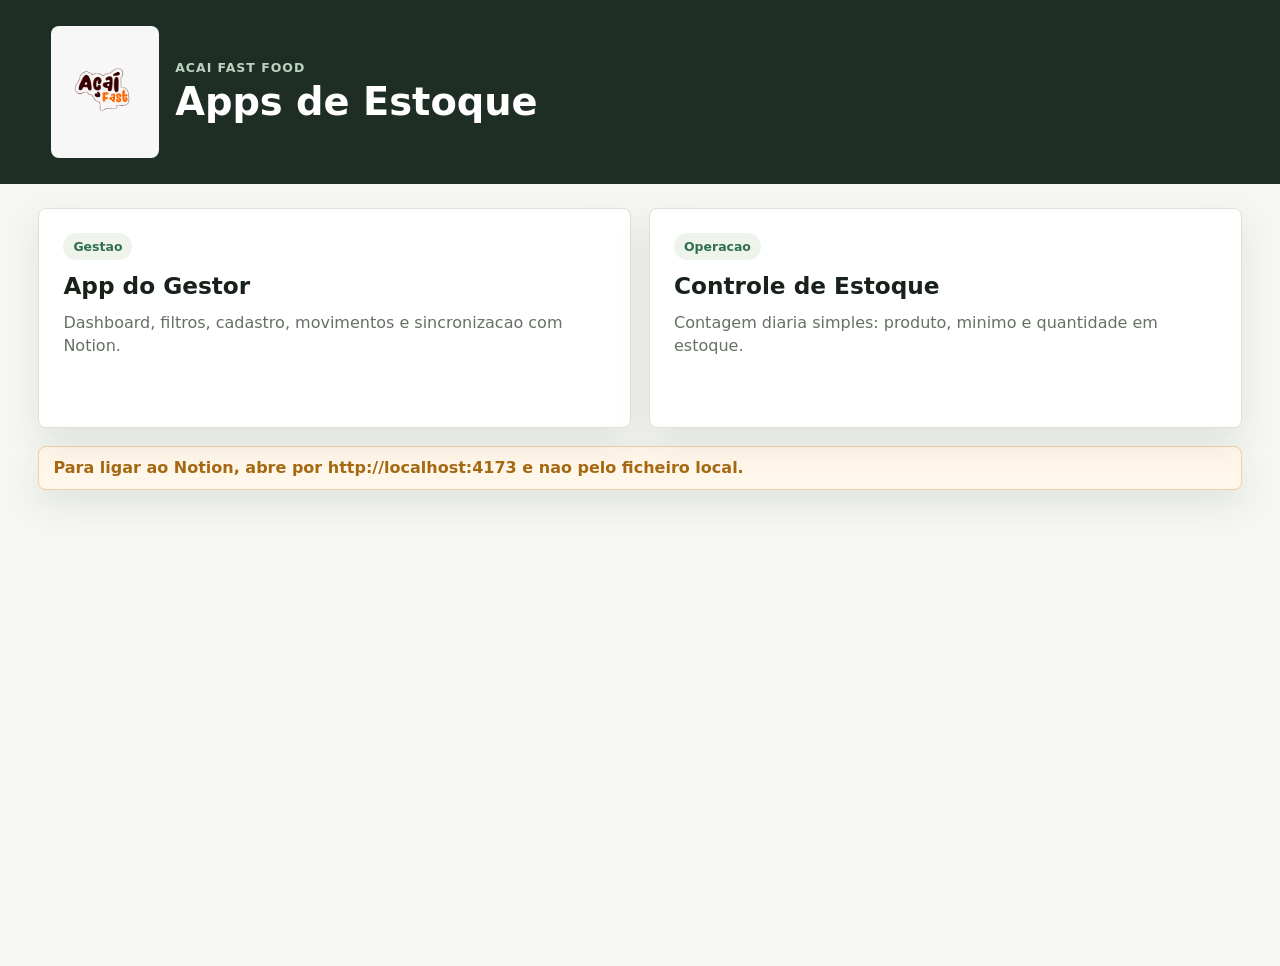
==== index.html @ bc78328d "Initial inventory app" ====
<!doctype html>
<html lang="pt-PT">
  <head>
    <meta charset="UTF-8" />
    <meta name="viewport" content="width=device-width, initial-scale=1.0" />
    <title>Acai Fast Food | Apps</title>
    <meta name="theme-color" content="#1f2e25" />
    <link rel="icon" href="icon.svg" type="image/svg+xml" />
    <link rel="stylesheet" href="styles.css" />
  </head>
  <body>
    <header class="app-header">
      <div class="brand-lockup">
        <img class="app-logo" src="logo-acai.png" alt="Acai Fast Food" />
        <div>
          <p class="eyebrow">Acai Fast Food</p>
          <h1>Apps de Estoque</h1>
        </div>
      </div>
    </header>

    <main class="app-shell portal-shell">
      <section class="portal-grid">
        <a class="portal-card" href="gestor.html">
          <span class="portal-label">Gestao</span>
          <strong>App do Gestor</strong>
          <span>Dashboard, filtros, cadastro, movimentos e sincronizacao com Notion.</span>
        </a>

        <a class="portal-card" href="funcionario.html">
          <span class="portal-label">Operacao</span>
          <strong>Controle de Estoque</strong>
          <span>Contagem diaria simples: produto, minimo e quantidade em estoque.</span>
        </a>
      </section>

      <div class="sync-banner warning">
        <span>Para ligar ao Notion, abre por http://localhost:4173 e nao pelo ficheiro local.</span>
      </div>
    </main>
  </body>
</html>
---- styles.css ----
:root {
  color-scheme: light;
  --bg: #f6f7f3;
  --surface: #ffffff;
  --surface-2: #eef3ec;
  --ink: #18221b;
  --muted: #667064;
  --line: #dce2d8;
  --brand: #2f6f4f;
  --brand-dark: #1f4d37;
  --warn: #a56913;
  --danger: #b13b32;
  --ok: #2f6f4f;
  --shadow: 0 14px 35px rgba(29, 48, 36, 0.1);
  font-family: Inter, ui-sans-serif, system-ui, -apple-system, BlinkMacSystemFont, "Segoe UI", sans-serif;
}

* {
  box-sizing: border-box;
}

[hidden] {
  display: none !important;
}

body {
  margin: 0;
  min-height: 100vh;
  background: var(--bg);
  color: var(--ink);
}

button,
input,
select,
textarea {
  font: inherit;
}

.app-header {
  display: flex;
  align-items: center;
  justify-content: space-between;
  gap: 24px;
  padding: 26px clamp(18px, 4vw, 54px);
  background: #1f2e25;
  color: #fff;
}

.brand-lockup {
  display: flex;
  align-items: center;
  gap: 16px;
  min-width: 0;
}

.app-logo {
  width: clamp(72px, 10vw, 108px);
  height: auto;
  flex: 0 0 auto;
  border-radius: 8px;
  background: rgba(255, 255, 255, 0.96);
  padding: 7px;
}

.eyebrow {
  margin: 0 0 4px;
  color: #bcd2c3;
  font-size: 0.78rem;
  font-weight: 700;
  letter-spacing: 0.08em;
  text-transform: uppercase;
}

h1,
h2,
h3,
p {
  margin-top: 0;
}

h1 {
  margin-bottom: 0;
  font-size: clamp(1.7rem, 3vw, 2.55rem);
  letter-spacing: 0;
}

h2 {
  margin-bottom: 0;
  font-size: 1.05rem;
}

.header-actions,
.row-actions,
.dialog-actions {
  display: flex;
  align-items: center;
  gap: 10px;
  flex-wrap: wrap;
}

.app-shell {
  width: min(1440px, 100%);
  margin: 0 auto;
  padding: 24px clamp(14px, 3vw, 42px) 42px;
}

.manager-layout {
  display: grid;
  grid-template-columns: 230px minmax(0, 1fr);
  gap: 18px;
  align-items: start;
}

.manager-sidebar {
  position: sticky;
  top: 16px;
  display: grid;
  gap: 8px;
  border: 1px solid var(--line);
  border-radius: 8px;
  background: var(--surface);
  padding: 10px;
  box-shadow: var(--shadow);
}

.sidebar-button {
  width: 100%;
  min-height: 42px;
  border: 0;
  border-radius: 7px;
  background: transparent;
  color: var(--muted);
  cursor: pointer;
  font-weight: 900;
  padding: 10px 12px;
  text-align: left;
}

.sidebar-button:hover,
.sidebar-button.active {
  background: var(--brand);
  color: #fff;
}

.manager-content {
  min-width: 0;
}

.view-heading {
  display: flex;
  align-items: center;
  justify-content: space-between;
  gap: 12px;
  margin-bottom: 16px;
  border: 1px solid var(--line);
  border-radius: 8px;
  background: var(--surface);
  padding: 18px;
  box-shadow: var(--shadow);
}

.portal-shell {
  min-height: calc(100vh - 118px);
}

.portal-grid {
  display: grid;
  grid-template-columns: repeat(2, minmax(0, 1fr));
  gap: 18px;
  margin-bottom: 18px;
}

.portal-card {
  display: grid;
  min-height: 220px;
  align-content: start;
  gap: 12px;
  border: 1px solid var(--line);
  border-radius: 8px;
  background: var(--surface);
  color: var(--ink);
  padding: 24px;
  text-decoration: none;
  box-shadow: var(--shadow);
}

.portal-card:hover {
  border-color: #bdd9c8;
  transform: translateY(-1px);
}

.portal-card strong {
  font-size: 1.45rem;
}

.portal-card span:last-child {
  color: var(--muted);
  line-height: 1.45;
}

.portal-label {
  width: max-content;
  border-radius: 999px;
  background: var(--surface-2);
  color: var(--brand);
  padding: 6px 10px;
  font-size: 0.78rem;
  font-weight: 900;
}

.mode-switch {
  display: inline-flex;
  gap: 4px;
  margin-bottom: 18px;
  border: 1px solid var(--line);
  border-radius: 8px;
  background: var(--surface);
  padding: 4px;
  box-shadow: var(--shadow);
}

.mode-button {
  min-height: 38px;
  border: 0;
  border-radius: 6px;
  background: transparent;
  color: var(--muted);
  cursor: pointer;
  font-weight: 800;
  padding: 8px 14px;
}

.mode-button.active {
  background: var(--brand);
  color: #fff;
}

.summary-grid {
  display: grid;
  grid-template-columns: repeat(4, minmax(0, 1fr));
  gap: 14px;
}

.sync-banner {
  display: flex;
  align-items: center;
  min-height: 44px;
  margin-bottom: 18px;
  border: 1px solid var(--line);
  border-radius: 8px;
  background: var(--surface);
  color: var(--muted);
  padding: 10px 14px;
  font-weight: 700;
  box-shadow: var(--shadow);
}

.sync-banner.success {
  border-color: #bdd9c8;
  background: #eef8f2;
  color: var(--ok);
}

.sync-banner.warning {
  border-color: #ecd1a5;
  background: #fff7ea;
  color: var(--warn);
}

.sync-banner.error {
  border-color: #edbbb6;
  background: #fff0ef;
  color: var(--danger);
}

.whatsapp-share {
  display: flex;
  align-items: center;
  justify-content: space-between;
  gap: 14px;
  margin-bottom: 18px;
  border: 1px solid #bdd9c8;
  border-radius: 8px;
  background: #eef8f2;
  color: var(--text);
  padding: 12px 14px;
  box-shadow: var(--shadow);
}

.whatsapp-share div:first-child {
  display: grid;
  gap: 3px;
}

.whatsapp-share span {
  color: var(--muted);
  font-size: 0.9rem;
  font-weight: 700;
}

.whatsapp-button {
  background: #168f55;
  color: #fff;
  border-color: #168f55;
}

.metric,
.panel {
  background: var(--surface);
  border: 1px solid var(--line);
  border-radius: 8px;
  box-shadow: var(--shadow);
}

.metric {
  min-height: 102px;
  padding: 18px;
}

.metric-label {
  display: block;
  margin-bottom: 14px;
  color: var(--muted);
  font-size: 0.86rem;
  font-weight: 700;
}

.metric strong {
  font-size: 1.9rem;
}

.metric.warning strong {
  color: var(--warn);
}

.metric.danger strong {
  color: var(--danger);
}

.workspace {
  display: grid;
  grid-template-columns: minmax(300px, 380px) minmax(0, 1fr);
  gap: 18px;
  align-items: start;
}

.panel {
  padding: 18px;
}

.panel-heading {
  display: flex;
  align-items: center;
  justify-content: space-between;
  gap: 12px;
  margin-bottom: 16px;
}

form,
.toolbar {
  display: grid;
  gap: 14px;
}

label {
  display: grid;
  gap: 7px;
  color: var(--muted);
  font-size: 0.82rem;
  font-weight: 700;
}

input,
select,
textarea {
  width: 100%;
  min-height: 42px;
  border: 1px solid var(--line);
  border-radius: 7px;
  background: #fff;
  color: var(--ink);
  padding: 10px 11px;
}

textarea {
  resize: vertical;
}

input:focus,
select:focus,
textarea:focus {
  border-color: var(--brand);
  outline: 3px solid rgba(47, 111, 79, 0.16);
}

.field-row,
.toolbar {
  grid-template-columns: repeat(2, minmax(0, 1fr));
}

.toolbar {
  grid-template-columns: minmax(220px, 1fr) 180px 170px auto;
  align-items: end;
  margin-bottom: 14px;
}

.button,
.icon-button {
  border: 0;
  border-radius: 7px;
  cursor: pointer;
  font-weight: 800;
}

.link-button {
  display: inline-flex;
  align-items: center;
  text-decoration: none;
}

.button {
  min-height: 42px;
  padding: 10px 14px;
}

.button.primary {
  background: var(--brand);
  color: #fff;
}

.button.primary:hover {
  background: var(--brand-dark);
}

.button.ghost,
.icon-button {
  background: var(--surface-2);
  color: var(--ink);
}

.button.ghost:hover,
.icon-button:hover {
  background: #dfe9dd;
}

.icon-button {
  min-width: 38px;
  height: 38px;
  padding: 0 10px;
}

.icon-button.danger {
  color: var(--danger);
}

.file-button {
  display: inline-flex;
  align-items: center;
}

#importFile {
  display: none;
}

.table-wrap {
  overflow-x: auto;
}

table {
  width: 100%;
  border-collapse: collapse;
  min-width: 780px;
}

th,
td {
  border-bottom: 1px solid var(--line);
  padding: 13px 10px;
  text-align: left;
  vertical-align: middle;
}

th {
  color: var(--muted);
  font-size: 0.78rem;
  text-transform: uppercase;
}

td strong,
td span {
  display: block;
}

td span {
  color: var(--muted);
  font-size: 0.84rem;
}

.status-pill {
  display: inline-flex;
  width: max-content;
  max-width: 150px;
  min-height: 28px;
  align-items: center;
  border-radius: 999px;
  padding: 5px 9px;
  font-size: 0.78rem;
  font-weight: 800;
}

.status-ok {
  background: #e2f1e8;
  color: var(--ok);
}

.status-low {
  background: #fff1dc;
  color: var(--warn);
}

.status-expiring,
.status-expired {
  background: #ffe3e0;
  color: var(--danger);
}

.empty-state {
  padding: 42px 20px;
  text-align: center;
}

.empty-state p {
  color: var(--muted);
}

.movement-panel {
  margin-top: 18px;
}

.user-panel {
  margin-bottom: 18px;
}

.user-form {
  display: grid;
  grid-template-columns: minmax(160px, 1fr) minmax(140px, 0.8fr) 150px minmax(170px, 0.8fr) 140px auto;
  gap: 12px;
  align-items: end;
  margin-bottom: 12px;
}

.check-field {
  align-items: center;
  display: flex;
  gap: 8px;
  min-height: 42px;
}

.check-field input {
  width: 18px;
  min-height: 18px;
}

.user-feedback {
  min-height: 22px;
  margin-bottom: 10px;
  color: var(--muted);
  font-size: 0.9rem;
  font-weight: 800;
}

.user-list {
  display: grid;
  gap: 12px;
}

.user-sector {
  overflow: hidden;
  border: 1px solid var(--line);
  border-radius: 8px;
  background: #fff;
}

.user-sector h3 {
  margin: 0;
  border-bottom: 1px solid var(--line);
  background: #eef3ec;
  padding: 13px 14px;
  font-size: 1rem;
}

.user-row {
  display: grid;
  grid-template-columns: minmax(180px, 1fr) minmax(120px, 0.6fr) 110px auto;
  gap: 12px;
  align-items: center;
  border-bottom: 1px solid var(--line);
  background: #fbfcfa;
  padding: 12px;
}

.user-row:last-child {
  border-bottom: 0;
}

.user-row.paused {
  opacity: 0.65;
}

.user-row strong,
.user-row span {
  display: block;
}

.user-row span {
  color: var(--muted);
  font-size: 0.84rem;
}

.count-record-panel {
  margin-top: 18px;
}

.count-record-list {
  display: grid;
  gap: 10px;
}

.count-record {
  display: grid;
  gap: 12px;
  border: 1px solid var(--line);
  border-radius: 8px;
  background: #fbfcfa;
  padding: 12px;
}

.count-record-head {
  display: flex;
  align-items: flex-start;
  justify-content: space-between;
  gap: 12px;
}

.count-record strong,
.count-record span {
  display: block;
}

.count-record span {
  color: var(--muted);
  font-size: 0.84rem;
  line-height: 1.45;
}

.count-record-products {
  display: grid;
  gap: 8px;
}

.count-record-items {
  display: grid;
  grid-template-columns: repeat(2, minmax(0, 1fr));
  gap: 8px;
}

.count-record-item {
  display: grid;
  grid-template-columns: 22px minmax(0, 1fr);
  gap: 8px;
  align-items: start;
  border: 1px solid var(--line);
  border-radius: 8px;
  background: #fff;
  color: var(--ink);
  padding: 10px;
}

.count-record-item.requested {
  border-color: #bdd9c8;
  background: #eef8f2;
}

.count-record-item input {
  width: 18px;
  min-height: 18px;
}

.count-record-item small {
  color: var(--muted);
  font-size: 0.82rem;
}

.purchase-panel {
  margin-bottom: 18px;
}

.panel-subtitle {
  margin: 5px 0 0;
  color: var(--muted);
  font-size: 0.86rem;
  font-weight: 700;
}

.purchase-summary {
  display: flex;
  align-items: center;
  justify-content: space-between;
  gap: 12px;
  margin-bottom: 12px;
  color: var(--muted);
  font-size: 0.9rem;
  font-weight: 800;
}

.purchase-summary strong {
  color: var(--ink);
}

.purchase-list {
  display: grid;
  gap: 12px;
}

.purchase-output {
  min-height: 150px;
  margin-bottom: 12px;
  font-family: ui-monospace, SFMono-Regular, Menlo, Monaco, Consolas, "Liberation Mono", monospace;
  white-space: pre-wrap;
}

.purchase-group {
  overflow: hidden;
  border: 1px solid var(--line);
  border-radius: 8px;
  background: #fff;
}

.purchase-heading {
  display: flex;
  align-items: center;
  justify-content: space-between;
  gap: 12px;
  border-bottom: 1px solid var(--line);
  background: #eef3ec;
  padding: 13px 14px;
}

.purchase-heading h3 {
  margin-bottom: 4px;
  font-size: 1rem;
}

.purchase-heading span {
  color: var(--muted);
  font-size: 0.84rem;
  font-weight: 800;
}

.purchase-items {
  display: grid;
}

.purchase-row {
  display: grid;
  grid-template-columns: 28px minmax(220px, 1fr) minmax(105px, 130px) minmax(115px, 145px) minmax(125px, 155px);
  gap: 12px;
  align-items: center;
  border-bottom: 1px solid var(--line);
  background: #fbfcfa;
  padding: 12px;
  color: var(--ink);
}

.purchase-row:last-child {
  border-bottom: 0;
}

.purchase-row input {
  width: 18px;
  min-height: 18px;
}

.purchase-product strong,
.purchase-product span,
.purchase-numbers span,
.purchase-numbers strong {
  display: block;
}

.purchase-product span,
.purchase-numbers span {
  color: var(--muted);
  font-size: 0.82rem;
}

.purchase-numbers strong {
  font-size: 0.96rem;
}

.movement-list {
  display: grid;
  gap: 10px;
}

.movement {
  display: grid;
  grid-template-columns: 92px minmax(0, 1fr) auto;
  gap: 12px;
  align-items: center;
  padding: 12px;
  border: 1px solid var(--line);
  border-radius: 8px;
  background: #fbfcfa;
}

.movement-type {
  border-radius: 999px;
  padding: 5px 9px;
  text-align: center;
  font-size: 0.78rem;
  font-weight: 800;
}

.movement-type.in {
  background: #e2f1e8;
  color: var(--ok);
}

.movement-type.out {
  background: #ffe3e0;
  color: var(--danger);
}

.movement-type.count {
  background: #e9edf8;
  color: #3f558f;
}

.movement strong {
  display: block;
}

.movement small {
  color: var(--muted);
}

dialog {
  width: min(430px, calc(100vw - 30px));
  border: 1px solid var(--line);
  border-radius: 8px;
  box-shadow: 0 25px 80px rgba(0, 0, 0, 0.25);
}

dialog::backdrop {
  background: rgba(15, 23, 18, 0.55);
}

.staff-panel {
  display: grid;
  gap: 16px;
}

.login-panel {
  width: min(520px, 100%);
  margin: 0 auto;
}

.login-form {
  display: grid;
  gap: 14px;
}

.login-status {
  margin: 0;
  color: var(--muted);
  font-size: 0.9rem;
  font-weight: 800;
}

.staff-toolbar {
  display: grid;
  grid-template-columns: 160px 190px minmax(220px, 1fr) auto;
  gap: 14px;
  align-items: end;
}

.list-count {
  margin: 0;
  color: var(--muted);
  font-size: 0.9rem;
  font-weight: 800;
}

.count-list {
  display: grid;
  gap: 14px;
}

.supplier-group {
  overflow: hidden;
  border: 1px solid var(--line);
  border-radius: 8px;
  background: #fff;
}

.supplier-heading {
  display: flex;
  align-items: center;
  justify-content: space-between;
  gap: 12px;
  border-bottom: 1px solid var(--line);
  background: #eef3ec;
  padding: 13px 14px;
}

.supplier-heading h3 {
  margin-bottom: 4px;
  font-size: 1rem;
}

.supplier-heading span {
  color: var(--muted);
  font-size: 0.84rem;
  font-weight: 800;
}

.order-pill {
  display: inline-flex;
  max-width: 280px;
  min-height: 30px;
  align-items: center;
  border-radius: 999px;
  background: #fff;
  color: var(--brand);
  padding: 6px 10px;
  font-size: 0.78rem;
  text-align: right;
}

.supplier-items {
  display: grid;
  gap: 0;
}

.count-row {
  display: grid;
  grid-template-columns: minmax(220px, 1fr) 92px minmax(190px, 240px) 180px;
  gap: 14px;
  align-items: center;
  border-bottom: 1px solid var(--line);
  background: #fbfcfa;
  padding: 12px;
}

.count-row:last-child {
  border-bottom: 0;
}

.count-row.low-stock-row {
  background: #fff8ed;
}

.count-product strong,
.count-product span,
.count-unit span,
.count-unit strong,
.count-minimum-stack,
.count-minimum span,
.count-minimum strong {
  display: block;
}

.count-minimum-stack {
  display: grid;
  grid-template-columns: repeat(auto-fit, minmax(90px, 1fr));
  gap: 10px;
}

.count-minimum-stack.empty {
  min-height: 1px;
}

.count-product span,
.count-unit span,
.count-minimum span {
  color: var(--muted);
  font-size: 0.84rem;
}

.count-unit strong {
  font-size: 1rem;
}

.count-minimum strong {
  font-size: 1rem;
}

@media (max-width: 980px) {
  .summary-grid,
  .workspace {
    grid-template-columns: repeat(2, minmax(0, 1fr));
  }

  .manager-layout {
    grid-template-columns: 1fr;
  }

  .manager-sidebar {
    position: static;
    grid-template-columns: repeat(3, minmax(0, 1fr));
  }

  .form-panel,
  .inventory-panel {
    grid-column: 1 / -1;
  }
}

@media (max-width: 680px) {
  .app-header {
    align-items: flex-start;
    flex-direction: column;
  }

  .brand-lockup {
    align-items: flex-start;
  }

  .app-logo {
    width: 76px;
  }

  .portal-grid,
  .summary-grid,
  .manager-sidebar,
  .count-row,
  .count-minimum-stack,
  .field-row,
  .user-form,
  .user-row,
  .purchase-row,
  .supplier-heading,
  .purchase-heading,
  .staff-toolbar,
  .toolbar {
    grid-template-columns: 1fr;
  }

  .supplier-heading,
  .purchase-heading,
  .count-record-head,
  .purchase-summary {
    align-items: flex-start;
    flex-direction: column;
  }

  .order-pill {
    max-width: 100%;
    text-align: left;
  }

  .metric {
    min-height: 86px;
  }

  .sidebar-button {
    text-align: center;
  }

  .movement,
  .user-row,
  .count-record-items,
  .count-record {
    grid-template-columns: 1fr;
  }
}
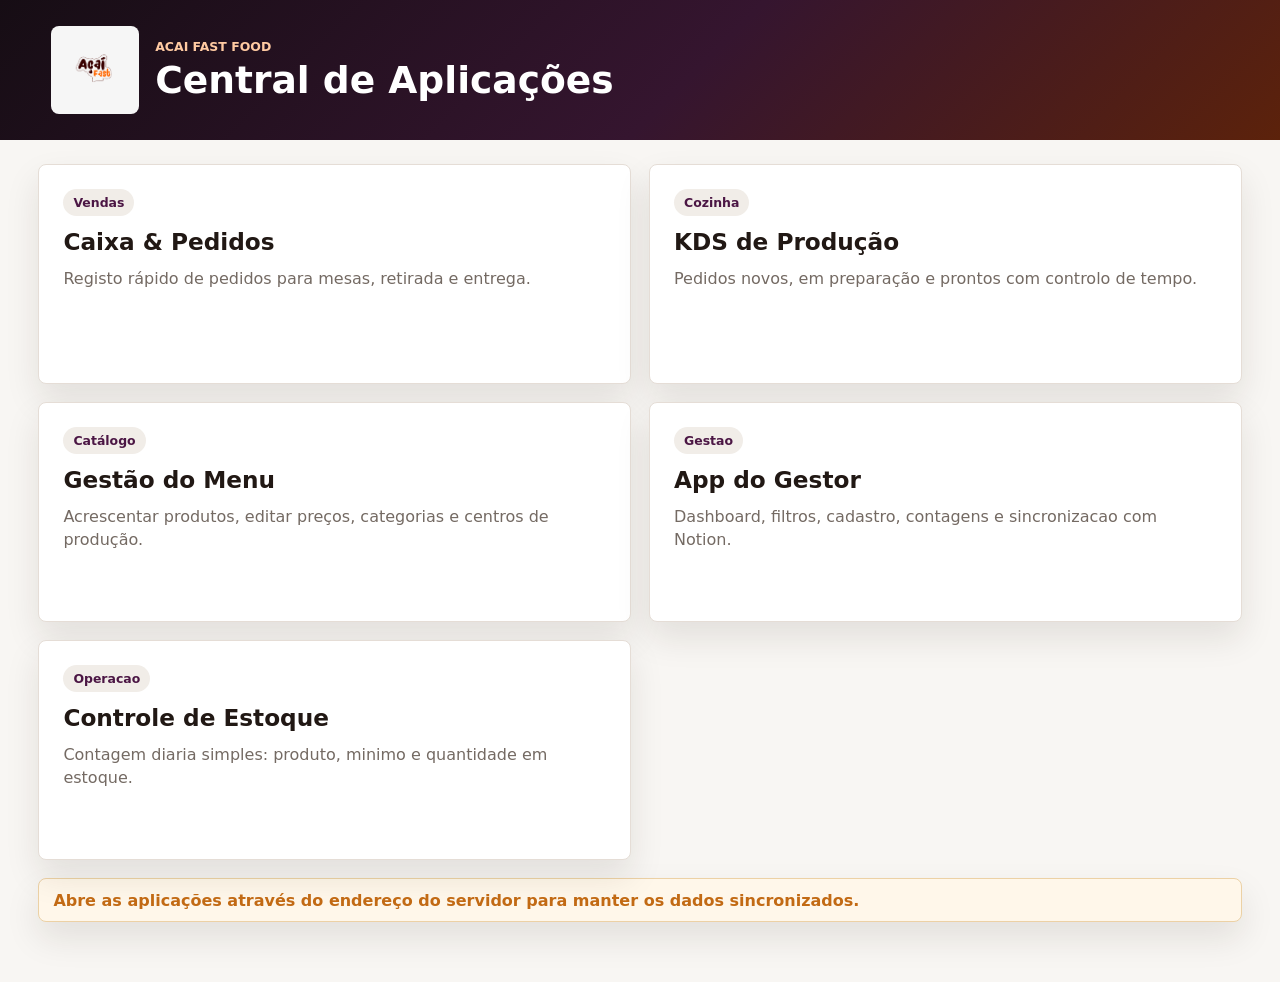
==== commit 8431c1d3: "Deploy latest app updates" ====
--- a/index.html
+++ b/index.html
@@ -14,17 +14,35 @@
         <img class="app-logo" src="logo-acai.png" alt="Acai Fast Food" />
         <div>
           <p class="eyebrow">Acai Fast Food</p>
-          <h1>Apps de Estoque</h1>
+          <h1>Central de Aplicações</h1>
         </div>
       </div>
     </header>
 
     <main class="app-shell portal-shell">
       <section class="portal-grid">
+        <a class="portal-card" href="pedidos.html">
+          <span class="portal-label">Vendas</span>
+          <strong>Caixa & Pedidos</strong>
+          <span>Registo rápido de pedidos para mesas, retirada e entrega.</span>
+        </a>
+
+        <a class="portal-card" href="kds.html">
+          <span class="portal-label">Cozinha</span>
+          <strong>KDS de Produção</strong>
+          <span>Pedidos novos, em preparação e prontos com controlo de tempo.</span>
+        </a>
+
+        <a class="portal-card" href="menu-admin.html">
+          <span class="portal-label">Catálogo</span>
+          <strong>Gestão do Menu</strong>
+          <span>Acrescentar produtos, editar preços, categorias e centros de produção.</span>
+        </a>
+
         <a class="portal-card" href="gestor.html">
           <span class="portal-label">Gestao</span>
           <strong>App do Gestor</strong>
-          <span>Dashboard, filtros, cadastro, movimentos e sincronizacao com Notion.</span>
+          <span>Dashboard, filtros, cadastro, contagens e sincronizacao com Notion.</span>
         </a>
 
         <a class="portal-card" href="funcionario.html">
@@ -35,7 +53,7 @@
       </section>
 
       <div class="sync-banner warning">
-        <span>Para ligar ao Notion, abre por http://localhost:4173 e nao pelo ficheiro local.</span>
+        <span>Abre as aplicações através do endereço do servidor para manter os dados sincronizados.</span>
       </div>
     </main>
   </body>
--- a/styles.css
+++ b/styles.css
@@ -1,17 +1,21 @@
 :root {
   color-scheme: light;
-  --bg: #f6f7f3;
+  --bg: #f8f6f3;
   --surface: #ffffff;
-  --surface-2: #eef3ec;
-  --ink: #18221b;
-  --muted: #667064;
-  --line: #dce2d8;
-  --brand: #2f6f4f;
-  --brand-dark: #1f4d37;
-  --warn: #a56913;
-  --danger: #b13b32;
-  --ok: #2f6f4f;
-  --shadow: 0 14px 35px rgba(29, 48, 36, 0.1);
+  --surface-2: #f1ede8;
+  --ink: #211814;
+  --muted: #746a63;
+  --line: #e5ddd6;
+  --brand: #4b1644;
+  --brand-dark: #25111f;
+  --brand-orange: #ff6a00;
+  --brand-green: #247a4a;
+  --brand-blue: #286cae;
+  --warn: #c26a14;
+  --danger: #c63d34;
+  --ok: #247a4a;
+  --shadow: 0 16px 34px rgba(39, 25, 16, 0.1);
+  --shadow-soft: 0 10px 22px rgba(39, 25, 16, 0.08);
   font-family: Inter, ui-sans-serif, system-ui, -apple-system, BlinkMacSystemFont, "Segoe UI", sans-serif;
 }
 
@@ -30,6 +34,16 @@
   color: var(--ink);
 }
 
+.ui-icon {
+  width: 1.25em;
+  height: 1.25em;
+  fill: none;
+  stroke: currentColor;
+  stroke-linecap: round;
+  stroke-linejoin: round;
+  stroke-width: 2;
+}
+
 button,
 input,
 select,
@@ -43,8 +57,13 @@
   justify-content: space-between;
   gap: 24px;
   padding: 26px clamp(18px, 4vw, 54px);
-  background: #1f2e25;
+  background: linear-gradient(135deg, #160d14 0%, #35152f 54%, #5c220b 100%);
   color: #fff;
+}
+
+.app-header-modern {
+  position: relative;
+  overflow: hidden;
 }
 
 .brand-lockup {
@@ -55,20 +74,21 @@
 }
 
 .app-logo {
-  width: clamp(72px, 10vw, 108px);
-  height: auto;
+  width: clamp(58px, 9vw, 88px);
+  height: clamp(58px, 9vw, 88px);
+  object-fit: contain;
   flex: 0 0 auto;
   border-radius: 8px;
   background: rgba(255, 255, 255, 0.96);
-  padding: 7px;
+  padding: 6px;
 }
 
 .eyebrow {
   margin: 0 0 4px;
-  color: #bcd2c3;
+  color: #ffcaa2;
   font-size: 0.78rem;
   font-weight: 700;
-  letter-spacing: 0.08em;
+  letter-spacing: 0;
   text-transform: uppercase;
 }
 
@@ -81,7 +101,7 @@
 
 h1 {
   margin-bottom: 0;
-  font-size: clamp(1.7rem, 3vw, 2.55rem);
+  font-size: clamp(1.45rem, 3vw, 2.35rem);
   letter-spacing: 0;
 }
 
@@ -99,6 +119,47 @@
   flex-wrap: wrap;
 }
 
+.app-header-tools {
+  column-gap: 14px;
+  justify-content: flex-end;
+}
+
+.app-date-picker {
+  flex: 0 0 168px;
+  width: 168px;
+  margin-right: 4px;
+  color: #ffd8bb;
+  font-size: 0.76rem;
+}
+
+.app-date-picker input {
+  min-height: 38px;
+  border-color: rgba(255, 255, 255, 0.22);
+  background: rgba(255, 255, 255, 0.12);
+  color: #fff;
+  padding: 8px 32px 8px 9px;
+}
+
+.app-date-picker input::-webkit-calendar-picker-indicator {
+  width: 16px;
+  height: 16px;
+  margin-left: 2px;
+  opacity: 0.88;
+  filter: invert(1);
+}
+
+.notification-button {
+  display: inline-flex;
+  width: 44px;
+  height: 44px;
+  align-items: center;
+  justify-content: center;
+  border: 1px solid rgba(255, 255, 255, 0.22);
+  border-radius: 8px;
+  background: rgba(255, 255, 255, 0.12);
+  color: #fff;
+}
+
 .app-shell {
   width: min(1440px, 100%);
   margin: 0 auto;
@@ -122,6 +183,52 @@
   background: var(--surface);
   padding: 10px;
   box-shadow: var(--shadow);
+}
+
+.bottom-navigation {
+  position: fixed;
+  right: 12px;
+  bottom: 12px;
+  left: 12px;
+  z-index: 20;
+  display: none;
+  grid-template-columns: repeat(5, minmax(0, 1fr));
+  gap: 4px;
+  border: 1px solid rgba(75, 22, 68, 0.16);
+  border-radius: 8px;
+  background: rgba(255, 255, 255, 0.96);
+  padding: 7px;
+  box-shadow: 0 18px 38px rgba(29, 19, 14, 0.22);
+}
+
+.bottom-nav-item {
+  display: grid;
+  min-height: 58px;
+  justify-items: center;
+  align-content: center;
+  gap: 4px;
+  border: 0;
+  border-radius: 8px;
+  background: transparent;
+  color: var(--muted);
+  cursor: pointer;
+  font-size: 0.72rem;
+  font-weight: 900;
+}
+
+.bottom-nav-item .ui-icon {
+  width: 22px;
+  height: 22px;
+}
+
+.bottom-nav-item.active {
+  background: #f2e7f4;
+  color: var(--brand);
+}
+
+.bottom-nav-item.active .ui-icon {
+  fill: currentColor;
+  stroke-width: 1.8;
 }
 
 .sidebar-button {
@@ -145,6 +252,314 @@
 
 .manager-content {
   min-width: 0;
+}
+
+.sidebar-brand {
+  display: none;
+}
+
+.dashboard-toolbar {
+  display: grid;
+  grid-template-columns: minmax(150px, 0.8fr) minmax(150px, 0.8fr) minmax(220px, 1fr) auto;
+  gap: 12px;
+  align-items: stretch;
+  border: 1px solid var(--line);
+  border-radius: 8px;
+  background: var(--surface);
+  padding: 12px;
+  box-shadow: var(--shadow-soft);
+}
+
+.dashboard-filter-field {
+  display: grid;
+  min-height: 56px;
+  align-content: center;
+  gap: 4px;
+  border: 1px solid #ece5df;
+  border-radius: 8px;
+  background: #fbfaf8;
+  padding: 10px 12px;
+}
+
+.dashboard-filter-field span {
+  color: var(--muted);
+  font-size: 0.74rem;
+  font-weight: 900;
+  text-transform: uppercase;
+}
+
+.dashboard-filter-field strong {
+  overflow: hidden;
+  color: var(--ink);
+  font-size: 0.92rem;
+  text-overflow: ellipsis;
+  white-space: nowrap;
+}
+
+.dashboard-toolbar-actions {
+  display: flex;
+  align-items: center;
+  justify-content: flex-end;
+  gap: 10px;
+}
+
+@media (min-width: 681px) {
+  .manager-app {
+    --bg: #f4f5f7;
+    background: var(--bg);
+  }
+
+  .manager-app .app-header {
+    position: sticky;
+    top: 0;
+    z-index: 18;
+    min-height: 72px;
+    border-bottom: 1px solid #e8eaef;
+    background: rgba(255, 255, 255, 0.96);
+    color: var(--ink);
+    padding: 10px 22px;
+    box-shadow: 0 8px 20px rgba(38, 31, 28, 0.05);
+  }
+
+  .manager-app .app-header .app-logo {
+    display: none;
+  }
+
+  .manager-app .app-header .eyebrow {
+    color: var(--brand-orange);
+    font-size: 0.7rem;
+  }
+
+  .manager-app .app-header h1 {
+    color: var(--ink);
+    font-size: 1.05rem;
+    font-weight: 950;
+  }
+
+  .manager-app .app-date-picker {
+    color: var(--muted);
+  }
+
+  .manager-app .app-date-picker input,
+  .manager-app .app-header .button.ghost,
+  .manager-app .app-header .file-button {
+    border-color: #e3e5ea;
+    background: #f8f9fb;
+    color: var(--ink);
+  }
+
+  .manager-app .app-date-picker input::-webkit-calendar-picker-indicator {
+    filter: none;
+  }
+
+  .manager-app .app-shell {
+    width: 100%;
+    max-width: none;
+    padding: 16px 18px 36px;
+  }
+
+  .manager-app .sync-banner {
+    max-width: none;
+    margin-bottom: 14px;
+    box-shadow: none;
+  }
+
+  .manager-app .manager-layout {
+    grid-template-columns: 238px minmax(0, 1fr);
+    gap: 16px;
+  }
+
+  .manager-app .manager-sidebar {
+    top: 88px;
+    min-height: calc(100vh - 112px);
+    align-content: start;
+    gap: 4px;
+    border-color: #e7e9ee;
+    background: #fbfbfd;
+    box-shadow: 0 12px 30px rgba(29, 24, 21, 0.06);
+    padding: 12px;
+  }
+
+  .manager-app .sidebar-brand {
+    display: grid;
+    grid-template-columns: 44px minmax(0, 1fr);
+    gap: 10px;
+    align-items: center;
+    border-bottom: 1px solid #eaecf0;
+    margin-bottom: 8px;
+    padding: 2px 4px 14px;
+  }
+
+  .manager-app .sidebar-brand img {
+    width: 44px;
+    height: 44px;
+    border: 1px solid #ece5df;
+    border-radius: 8px;
+    background: #fff;
+    object-fit: contain;
+    padding: 5px;
+  }
+
+  .manager-app .sidebar-brand strong,
+  .manager-app .sidebar-brand span {
+    display: block;
+    overflow: hidden;
+    text-overflow: ellipsis;
+    white-space: nowrap;
+  }
+
+  .manager-app .sidebar-brand strong {
+    font-size: 0.9rem;
+    font-weight: 950;
+  }
+
+  .manager-app .sidebar-brand span {
+    color: var(--muted);
+    font-size: 0.76rem;
+    font-weight: 850;
+  }
+
+  .manager-app .sidebar-button {
+    position: relative;
+    min-height: 36px;
+    border-radius: 6px;
+    color: #67666b;
+    font-size: 0.82rem;
+    padding: 8px 10px 8px 28px;
+  }
+
+  .manager-app .sidebar-button::before {
+    content: "";
+    position: absolute;
+    left: 11px;
+    top: 50%;
+    width: 6px;
+    height: 6px;
+    border-radius: 999px;
+    background: #f07a22;
+    transform: translateY(-50%);
+    opacity: 0.68;
+  }
+
+  .manager-app .sidebar-button:hover,
+  .manager-app .sidebar-button.active {
+    background: #fff1e7;
+    color: #c95b13;
+  }
+
+  .manager-app .sidebar-button.active {
+    box-shadow: inset 3px 0 0 #f07a22;
+  }
+
+  .manager-app .dashboard-view {
+    gap: 14px;
+  }
+
+  .manager-app .dashboard-hero {
+    border: 0;
+    border-radius: 0;
+    background: transparent;
+    box-shadow: none;
+    padding: 0 2px 2px;
+  }
+
+  .manager-app .dashboard-hero .eyebrow {
+    color: var(--brand-orange);
+    font-size: 0.72rem;
+  }
+
+  .manager-app .dashboard-hero h2 {
+    color: #df6217;
+    font-size: 1.02rem;
+  }
+
+  .manager-app .dashboard-hero .panel-subtitle {
+    font-size: 0.82rem;
+  }
+
+  .manager-app .dashboard-toolbar,
+  .manager-app .dashboard-card,
+  .manager-app .stat-card,
+  .manager-app .panel {
+    border-color: #e7e9ee;
+    box-shadow: 0 10px 24px rgba(34, 27, 22, 0.05);
+  }
+
+  .manager-app .stat-grid {
+    grid-template-columns: repeat(4, minmax(0, 1fr));
+  }
+
+  .manager-app .stat-card {
+    min-height: 116px;
+    padding: 14px;
+  }
+
+  .manager-app .stat-card-icon {
+    width: 36px;
+    height: 36px;
+  }
+
+  .manager-app .stat-card-icon .ui-icon {
+    width: 22px;
+    height: 22px;
+  }
+
+  .manager-app .stat-card-value {
+    font-size: 1.75rem;
+  }
+
+  .manager-app .dashboard-grid {
+    grid-template-columns: repeat(2, minmax(0, 1fr));
+  }
+
+  .manager-app .dashboard-card {
+    min-height: 236px;
+    padding: 16px;
+  }
+
+  .manager-app .dashboard-quick-card {
+    min-height: auto;
+  }
+
+  .manager-app .dashboard-card-full {
+    grid-column: 1 / -1;
+  }
+
+  .manager-app .section-heading h2 {
+    position: relative;
+    padding-left: 24px;
+    color: #8c8b90;
+    font-size: 0.92rem;
+    font-weight: 900;
+  }
+
+  .manager-app .section-heading h2::before {
+    content: "";
+    position: absolute;
+    left: 0;
+    top: 0.35em;
+    width: 12px;
+    height: 12px;
+    border-left: 2px solid var(--brand-orange);
+    border-bottom: 2px solid var(--brand-orange);
+    background: linear-gradient(to top, var(--brand-orange) 0 55%, transparent 55%);
+  }
+
+  .manager-app .section-heading .panel-subtitle {
+    margin-top: 4px;
+    font-size: 0.78rem;
+  }
+
+  .manager-app .quick-action {
+    min-height: 82px;
+    border-color: #eceef2;
+    background: #fbfcfd;
+  }
+
+  .manager-app .quick-action span {
+    width: 34px;
+    height: 34px;
+  }
 }
 
 .view-heading {
@@ -242,6 +657,739 @@
   gap: 14px;
 }
 
+.dashboard-view {
+  display: grid;
+  gap: 16px;
+}
+
+.dashboard-hero,
+.dashboard-card {
+  border: 1px solid var(--line);
+  border-radius: 8px;
+  background: var(--surface);
+  box-shadow: var(--shadow);
+}
+
+.dashboard-hero {
+  display: flex;
+  align-items: center;
+  justify-content: space-between;
+  gap: 14px;
+  padding: 18px;
+}
+
+.dashboard-hero h2 {
+  font-size: clamp(1.35rem, 2vw, 1.75rem);
+}
+
+.stat-grid {
+  display: grid;
+  grid-template-columns: repeat(4, minmax(0, 1fr));
+  gap: 12px;
+}
+
+.stat-card {
+  position: relative;
+  display: grid;
+  min-height: 148px;
+  gap: 5px;
+  align-content: start;
+  border: 1px solid var(--line);
+  border-radius: 8px;
+  background: var(--surface);
+  color: var(--ink);
+  cursor: pointer;
+  padding: 16px;
+  text-align: left;
+  box-shadow: var(--shadow-soft);
+}
+
+.stat-card-icon {
+  display: inline-flex;
+  width: 46px;
+  height: 46px;
+  align-items: center;
+  justify-content: center;
+  border-radius: 8px;
+  margin-bottom: 4px;
+}
+
+.stat-card-icon .ui-icon {
+  width: 27px;
+  height: 27px;
+}
+
+.stat-card-value {
+  font-size: clamp(1.8rem, 4vw, 2.25rem);
+  font-weight: 950;
+  line-height: 1;
+}
+
+.stat-card-label {
+  font-size: 0.92rem;
+  font-weight: 950;
+}
+
+.stat-card-description {
+  color: var(--muted);
+  font-size: 0.78rem;
+  font-weight: 800;
+}
+
+.stat-card-arrow {
+  position: absolute;
+  top: 16px;
+  right: 14px;
+  color: currentColor;
+  opacity: 0.55;
+}
+
+.tone-purple {
+  --tone: var(--brand);
+  --tone-bg: #f4edf6;
+}
+
+.tone-orange {
+  --tone: var(--brand-orange);
+  --tone-bg: #fff1e5;
+}
+
+.tone-green {
+  --tone: var(--brand-green);
+  --tone-bg: #eaf6ef;
+}
+
+.tone-blue {
+  --tone: var(--brand-blue);
+  --tone-bg: #eaf2fb;
+}
+
+.tone-red {
+  --tone: var(--danger);
+  --tone-bg: #fff0ef;
+}
+
+.stat-card[class*="tone-"],
+.quick-action[class*="tone-"],
+.notion-master-panel[class*="tone-"],
+.notion-division-card[class*="tone-"] {
+  border-color: color-mix(in srgb, var(--tone) 25%, var(--line));
+}
+
+.stat-card[class*="tone-"] .stat-card-icon,
+.quick-action[class*="tone-"] span,
+.notion-master-panel[class*="tone-"] .notion-master-panel-head span,
+.notion-division-card[class*="tone-"] .notion-division-icon {
+  background: var(--tone-bg);
+  color: var(--tone);
+}
+
+.stat-card[class*="tone-"] .stat-card-value {
+  color: var(--tone);
+}
+
+.dashboard-grid {
+  display: grid;
+  grid-template-columns: minmax(0, 1.2fr) minmax(280px, 0.8fr);
+  gap: 14px;
+}
+
+.dashboard-card {
+  padding: 16px;
+}
+
+.dashboard-card-wide {
+  grid-column: span 1;
+}
+
+.dashboard-card-full {
+  grid-column: 1 / -1;
+}
+
+.manager-executive-dashboard {
+  display: grid;
+  gap: 14px;
+}
+
+.manager-executive-grid {
+  display: grid;
+  grid-template-columns: repeat(2, minmax(0, 1fr));
+  gap: 14px;
+}
+
+.manager-executive-block {
+  display: grid;
+  gap: 12px;
+  min-width: 0;
+  border: 1px solid var(--line);
+  border-radius: 8px;
+  background: #fff;
+  padding: 14px;
+}
+
+.manager-executive-block[class*="tone-"] {
+  border-color: color-mix(in srgb, var(--tone) 28%, var(--line));
+}
+
+.manager-executive-block-head {
+  display: flex;
+  align-items: flex-start;
+  justify-content: space-between;
+  gap: 12px;
+}
+
+.manager-executive-block-head span {
+  display: inline-flex;
+  border-radius: 999px;
+  background: var(--tone-bg);
+  color: var(--tone);
+  font-size: 0.72rem;
+  font-weight: 950;
+  letter-spacing: 0;
+  padding: 5px 9px;
+  text-transform: uppercase;
+}
+
+.manager-executive-block-head strong {
+  display: block;
+  margin-top: 8px;
+  font-size: 1.15rem;
+}
+
+.manager-executive-block-head p,
+.manager-executive-note {
+  color: var(--muted);
+  margin: 5px 0 0;
+}
+
+.manager-executive-table-wrap {
+  overflow-x: auto;
+}
+
+.manager-executive-table {
+  width: 100%;
+  min-width: 520px;
+  border-collapse: collapse;
+  font-size: 0.9rem;
+}
+
+.manager-executive-table th,
+.manager-executive-table td {
+  border-top: 1px solid var(--line);
+  padding: 9px 8px;
+  text-align: left;
+  vertical-align: top;
+}
+
+.manager-executive-table th {
+  color: var(--muted);
+  font-size: 0.72rem;
+  font-weight: 950;
+  text-transform: uppercase;
+}
+
+.manager-executive-table td:first-child {
+  color: var(--ink);
+  font-weight: 850;
+}
+
+.manager-supplier-groups {
+  display: grid;
+  gap: 10px;
+}
+
+.manager-supplier-group {
+  display: grid;
+  gap: 8px;
+  border-top: 1px solid var(--line);
+  padding-top: 10px;
+}
+
+.manager-supplier-group:first-child {
+  border-top: 0;
+  padding-top: 0;
+}
+
+.manager-supplier-group > div {
+  display: flex;
+  align-items: center;
+  justify-content: space-between;
+  gap: 10px;
+}
+
+.manager-supplier-group span {
+  color: var(--muted);
+  font-size: 0.82rem;
+  font-weight: 850;
+}
+
+.manager-supplier-group ul {
+  display: grid;
+  gap: 6px;
+  margin: 0;
+  padding: 0;
+  list-style: none;
+}
+
+.manager-supplier-group li {
+  display: flex;
+  justify-content: space-between;
+  gap: 10px;
+  color: var(--muted);
+  font-size: 0.88rem;
+}
+
+.manager-supplier-group b {
+  color: var(--ink);
+  white-space: nowrap;
+}
+
+.section-heading {
+  display: flex;
+  align-items: center;
+  justify-content: space-between;
+  gap: 12px;
+  margin-bottom: 14px;
+}
+
+.text-action {
+  min-height: 38px;
+  border: 0;
+  border-radius: 7px;
+  background: #f5eee9;
+  color: var(--brand);
+  cursor: pointer;
+  font-weight: 950;
+  padding: 8px 12px;
+}
+
+.critical-list {
+  display: grid;
+  gap: 10px;
+}
+
+.critical-row {
+  display: grid;
+  grid-template-columns: 46px minmax(0, 1fr) auto;
+  gap: 12px;
+  align-items: center;
+  border: 1px solid #f0d1cc;
+  border-radius: 8px;
+  background: #fff9f8;
+  padding: 11px;
+}
+
+.critical-thumb {
+  display: inline-flex;
+  width: 42px;
+  height: 42px;
+  align-items: center;
+  justify-content: center;
+  border-radius: 8px;
+  background: #ffeceb;
+  color: var(--danger);
+  font-weight: 950;
+}
+
+.critical-main {
+  min-width: 0;
+}
+
+.critical-main strong,
+.critical-numbers strong {
+  display: block;
+}
+
+.critical-main strong {
+  overflow: hidden;
+  text-overflow: ellipsis;
+  white-space: nowrap;
+}
+
+.stock-progress {
+  height: 8px;
+  margin-top: 8px;
+  overflow: hidden;
+  border-radius: 999px;
+  background: #f1d8d5;
+}
+
+.stock-progress span {
+  display: block;
+  height: 100%;
+  border-radius: inherit;
+  background: var(--danger);
+}
+
+.critical-numbers {
+  text-align: right;
+}
+
+.critical-numbers span {
+  color: var(--muted);
+  font-size: 0.78rem;
+  font-weight: 800;
+}
+
+.quick-actions-grid {
+  display: grid;
+  grid-template-columns: repeat(2, minmax(0, 1fr));
+  gap: 10px;
+}
+
+.dashboard-quick-card .quick-actions-grid {
+  grid-template-columns: repeat(auto-fit, minmax(142px, 1fr));
+}
+
+.quick-action {
+  display: grid;
+  min-height: 104px;
+  gap: 8px;
+  align-content: center;
+  border: 1px solid var(--line);
+  border-radius: 8px;
+  background: var(--surface);
+  color: var(--ink);
+  cursor: pointer;
+  padding: 14px;
+  text-align: left;
+}
+
+.quick-action[data-action="adjust"],
+button[data-action="adjust"] {
+  display: none !important;
+}
+
+.quick-action span {
+  display: inline-flex;
+  width: 42px;
+  height: 42px;
+  align-items: center;
+  justify-content: center;
+  border-radius: 8px;
+}
+
+.quick-action strong {
+  font-size: 0.92rem;
+}
+
+.count-batch-bar {
+  position: sticky;
+  bottom: 12px;
+  z-index: 18;
+  display: flex;
+  align-items: center;
+  justify-content: space-between;
+  gap: 12px;
+  border: 1px solid rgba(91, 14, 79, 0.18);
+  border-radius: 8px;
+  background: rgba(255, 255, 255, 0.97);
+  box-shadow: 0 18px 38px rgba(29, 19, 14, 0.18);
+  margin-top: 14px;
+  padding: 12px;
+}
+
+.count-batch-bar[hidden] {
+  display: none;
+}
+
+.count-batch-bar strong,
+.count-batch-bar span {
+  display: block;
+}
+
+.count-batch-bar strong {
+  color: var(--ink);
+}
+
+.count-batch-bar span {
+  color: var(--muted);
+  font-size: 0.85rem;
+}
+
+.count-batch-bar .button {
+  flex: 0 0 auto;
+}
+
+.notion-overview {
+  display: grid;
+  grid-template-columns: repeat(2, minmax(0, 1fr));
+  gap: 14px;
+  margin-bottom: 16px;
+}
+
+.notion-overview article,
+.notion-division-card {
+  border: 1px solid var(--line);
+  border-radius: 8px;
+  background: var(--surface);
+  padding: 16px;
+}
+
+.notion-overview span {
+  color: var(--muted);
+  font-size: 0.78rem;
+  font-weight: 800;
+  text-transform: uppercase;
+}
+
+.notion-overview strong {
+  display: block;
+  margin-top: 6px;
+  font-size: 1.08rem;
+}
+
+.notion-overview p,
+.notion-division-card p,
+.notion-link-status {
+  color: var(--muted);
+  margin: 6px 0 0;
+}
+
+.notion-master-dashboard {
+  margin-bottom: 16px;
+}
+
+.notion-master-card {
+  display: grid;
+  gap: 14px;
+  border: 1px solid var(--line);
+  border-radius: 8px;
+  background: var(--surface);
+  padding: 16px;
+}
+
+.notion-master-stats {
+  display: grid;
+  grid-template-columns: repeat(4, minmax(0, 1fr));
+  gap: 10px;
+}
+
+.notion-master-stats article {
+  border: 1px solid var(--line);
+  border-radius: 8px;
+  background: #fff;
+  padding: 14px;
+}
+
+.notion-master-stats span,
+.notion-master-panel-head span {
+  color: var(--muted);
+  font-size: 0.76rem;
+  font-weight: 900;
+  text-transform: uppercase;
+}
+
+.notion-master-stats strong {
+  display: block;
+  margin-top: 5px;
+  font-size: 1.45rem;
+}
+
+.notion-master-stats p,
+.notion-source-note,
+.notion-mini-row span {
+  color: var(--muted);
+  margin: 5px 0 0;
+}
+
+.notion-master-grid {
+  display: grid;
+  grid-template-columns: repeat(3, minmax(0, 1fr));
+  gap: 12px;
+}
+
+.notion-master-panel {
+  display: grid;
+  gap: 12px;
+  border: 1px solid var(--line);
+  border-radius: 8px;
+  background: #fff;
+  padding: 14px;
+}
+
+.notion-master-panel-head {
+  display: flex;
+  justify-content: space-between;
+  gap: 10px;
+  align-items: flex-start;
+}
+
+.notion-master-panel-head span {
+  display: inline-flex;
+  border-radius: 999px;
+  padding: 5px 9px;
+}
+
+.notion-master-panel-head strong {
+  display: block;
+  margin-top: 8px;
+}
+
+.notion-mini-list {
+  display: grid;
+  gap: 8px;
+}
+
+.notion-mini-row {
+  display: grid;
+  grid-template-columns: minmax(0, 1fr) auto;
+  gap: 10px;
+  align-items: center;
+  border-top: 1px solid var(--line);
+  padding-top: 8px;
+}
+
+.notion-mini-row:first-child {
+  border-top: 0;
+  padding-top: 0;
+}
+
+.notion-mini-row strong,
+.notion-mini-row span {
+  display: block;
+}
+
+.notion-mini-row b {
+  color: var(--ink);
+  white-space: nowrap;
+}
+
+.notion-division-grid {
+  display: grid;
+  grid-template-columns: repeat(auto-fit, minmax(220px, 1fr));
+  gap: 14px;
+}
+
+.notion-division-card {
+  display: grid;
+  gap: 12px;
+}
+
+.notion-division-icon {
+  display: inline-flex;
+  width: 44px;
+  height: 44px;
+  align-items: center;
+  justify-content: center;
+  border-radius: 8px;
+}
+
+.notion-division-actions {
+  display: flex;
+  flex-wrap: wrap;
+  gap: 8px;
+}
+
+.notion-link-status {
+  font-weight: 800;
+}
+
+.daily-summary-grid {
+  display: grid;
+  grid-template-columns: repeat(3, minmax(0, 1fr));
+  gap: 10px;
+}
+
+.daily-summary-grid div {
+  display: grid;
+  min-height: 78px;
+  align-content: center;
+  gap: 4px;
+  border-radius: 8px;
+  background: #faf6f2;
+  padding: 12px;
+}
+
+.daily-summary-grid span {
+  color: var(--muted);
+  font-size: 0.78rem;
+  font-weight: 850;
+}
+
+.daily-summary-grid strong {
+  font-size: 1rem;
+}
+
+.daily-summary-wide {
+  grid-column: 1 / -1;
+}
+
+.upcoming-invoice-list {
+  display: grid;
+  gap: 10px;
+}
+
+.upcoming-invoice-row {
+  display: grid;
+  grid-template-columns: minmax(0, 1fr) minmax(112px, auto) minmax(120px, auto);
+  gap: 12px;
+  align-items: center;
+  border: 1px solid var(--line);
+  border-left: 5px solid var(--brand-blue);
+  border-radius: 8px;
+  background: #fbfcfa;
+  padding: 12px;
+}
+
+.upcoming-invoice-row.is-today {
+  border-color: #f07a22;
+  border-left-color: var(--danger);
+  background: #fff3eb;
+  box-shadow: inset 0 0 0 2px rgba(198, 61, 52, 0.18);
+}
+
+.upcoming-invoice-row.is-overdue {
+  border-left-color: var(--danger);
+  background: #fff8f7;
+}
+
+.upcoming-invoice-row.is-soon {
+  border-left-color: var(--warn);
+  background: #fffaf1;
+}
+
+.upcoming-invoice-main,
+.upcoming-invoice-amount,
+.upcoming-invoice-due {
+  min-width: 0;
+}
+
+.upcoming-invoice-main strong,
+.upcoming-invoice-amount strong,
+.upcoming-invoice-due strong,
+.upcoming-invoice-main span,
+.upcoming-invoice-amount span,
+.upcoming-invoice-due span {
+  display: block;
+}
+
+.upcoming-invoice-main strong {
+  overflow: hidden;
+  text-overflow: ellipsis;
+  white-space: nowrap;
+}
+
+.upcoming-invoice-row span {
+  color: var(--muted);
+  font-size: 0.8rem;
+  font-weight: 800;
+}
+
+.upcoming-invoice-row.is-today .upcoming-invoice-due strong,
+.upcoming-invoice-row.is-today .upcoming-invoice-due span {
+  color: var(--danger);
+}
+
+.mini-empty {
+  border: 1px dashed var(--line);
+  border-radius: 8px;
+  color: var(--muted);
+  padding: 16px;
+  text-align: center;
+  font-weight: 850;
+}
+
 .sync-banner {
   display: flex;
   align-items: center;
@@ -313,6 +1461,20 @@
   box-shadow: var(--shadow);
 }
 
+.staff-panel {
+  display: grid;
+  gap: 16px;
+}
+
+.staff-dashboard {
+  display: grid;
+  gap: 14px;
+}
+
+.count-panel-heading {
+  scroll-margin-top: 16px;
+}
+
 .metric {
   min-height: 102px;
   padding: 18px;
@@ -355,6 +1517,13 @@
   justify-content: space-between;
   gap: 12px;
   margin-bottom: 16px;
+}
+
+.toolbar-actions {
+  display: flex;
+  flex-wrap: wrap;
+  gap: 8px;
+  justify-content: flex-end;
 }
 
 form,
@@ -391,7 +1560,7 @@
 select:focus,
 textarea:focus {
   border-color: var(--brand);
-  outline: 3px solid rgba(47, 111, 79, 0.16);
+  outline: 3px solid rgba(75, 22, 68, 0.16);
 }
 
 .field-row,
@@ -400,7 +1569,7 @@
 }
 
 .toolbar {
-  grid-template-columns: minmax(220px, 1fr) 180px 170px auto;
+  grid-template-columns: minmax(220px, 1fr) repeat(4, minmax(135px, 170px)) auto;
   align-items: end;
   margin-bottom: 14px;
 }
@@ -425,7 +1594,7 @@
 }
 
 .button.primary {
-  background: var(--brand);
+  background: linear-gradient(135deg, var(--brand), #6b1e5f);
   color: #fff;
 }
 
@@ -437,6 +1606,18 @@
 .icon-button {
   background: var(--surface-2);
   color: var(--ink);
+}
+
+.app-header .button.ghost,
+.app-header .link-button {
+  border: 1px solid rgba(255, 255, 255, 0.2);
+  background: rgba(255, 255, 255, 0.12);
+  color: #fff;
+}
+
+.app-header .button.ghost:hover,
+.app-header .link-button:hover {
+  background: rgba(255, 255, 255, 0.2);
 }
 
 .button.ghost:hover,
@@ -550,6 +1731,281 @@
   margin-bottom: 12px;
 }
 
+.revenue-panel {
+  margin-bottom: 18px;
+}
+
+.revenue-form {
+  display: grid;
+  gap: 14px;
+}
+
+.revenue-grid,
+.expense-grid {
+  display: grid;
+  grid-template-columns: repeat(4, minmax(130px, 1fr));
+  gap: 12px;
+  align-items: end;
+}
+
+.revenue-grid.compact {
+  grid-template-columns: minmax(130px, 220px);
+}
+
+.expense-grid {
+  grid-template-columns: minmax(180px, 1fr) 140px minmax(180px, 1fr) 140px minmax(180px, 1fr) 140px;
+}
+
+.revenue-subsection {
+  display: grid;
+  gap: 10px;
+  border-top: 1px solid var(--line);
+  padding-top: 12px;
+}
+
+.revenue-subsection h3 {
+  margin: 0;
+  font-size: 1rem;
+}
+
+.day-notes-field {
+  display: flex;
+  flex-wrap: wrap;
+  gap: 10px 16px;
+  border: 1px solid var(--line);
+  border-radius: 8px;
+  padding: 12px;
+}
+
+.day-notes-field legend {
+  color: var(--muted);
+  font-size: 0.86rem;
+  font-weight: 800;
+  padding: 0 6px;
+}
+
+.day-notes-field label {
+  display: inline-flex;
+  align-items: center;
+  gap: 7px;
+  font-weight: 800;
+}
+
+.day-notes-field input {
+  width: 18px;
+  min-height: 18px;
+}
+
+.revenue-totals {
+  display: grid;
+  grid-template-columns: repeat(3, minmax(160px, 1fr));
+  gap: 10px;
+}
+
+.revenue-totals span {
+  display: block;
+  border: 1px solid var(--line);
+  border-radius: 8px;
+  background: #fbfcfa;
+  color: var(--muted);
+  padding: 10px;
+  font-size: 0.86rem;
+  font-weight: 800;
+}
+
+.revenue-totals strong {
+  display: block;
+  margin-top: 4px;
+  color: var(--text);
+  font-size: 1.1rem;
+}
+
+.revenue-list {
+  display: grid;
+  gap: 10px;
+}
+
+.revenue-record {
+  display: grid;
+  grid-template-columns: minmax(180px, 1fr) repeat(3, minmax(120px, 0.7fr)) auto;
+  gap: 12px;
+  align-items: center;
+  border: 1px solid var(--line);
+  border-radius: 8px;
+  background: #fbfcfa;
+  padding: 12px;
+}
+
+.revenue-record strong,
+.revenue-record span {
+  display: block;
+}
+
+.revenue-record span {
+  color: var(--muted);
+  font-size: 0.84rem;
+}
+
+.invoice-panel {
+  margin-bottom: 18px;
+}
+
+.invoice-form {
+  display: grid;
+  gap: 14px;
+}
+
+.invoice-upload-row {
+  display: grid;
+  grid-template-columns: minmax(220px, 0.8fr) minmax(220px, 1fr);
+  gap: 12px;
+  align-items: end;
+}
+
+.invoice-upload input {
+  margin-top: 7px;
+}
+
+.invoice-file-info {
+  min-height: 42px;
+  border: 1px solid var(--line);
+  border-radius: 8px;
+  background: #fbfcfa;
+  color: var(--muted);
+  padding: 10px;
+  font-size: 0.86rem;
+  font-weight: 800;
+}
+
+.invoice-file-info a,
+.invoice-record a {
+  color: var(--accent);
+  font-weight: 900;
+}
+
+.invoice-file-info span {
+  display: block;
+  margin-top: 3px;
+}
+
+.invoice-grid {
+  display: grid;
+  grid-template-columns: repeat(4, minmax(130px, 1fr));
+  gap: 12px;
+  align-items: end;
+}
+
+.invoice-list {
+  display: grid;
+  gap: 14px;
+}
+
+.invoice-month-group {
+  overflow: hidden;
+  border: 1px solid var(--line);
+  border-radius: 8px;
+  background: #fff;
+}
+
+.invoice-month-heading {
+  display: flex;
+  align-items: center;
+  justify-content: space-between;
+  gap: 12px;
+  border-bottom: 1px solid var(--line);
+  background: #eef3ec;
+  padding: 13px 14px;
+}
+
+.invoice-month-heading h3 {
+  margin: 0 0 4px;
+  font-size: 1rem;
+  text-transform: capitalize;
+}
+
+.invoice-month-heading span {
+  color: var(--muted);
+  font-size: 0.84rem;
+  font-weight: 800;
+}
+
+.invoice-month-list {
+  display: grid;
+}
+
+.invoice-record {
+  display: grid;
+  grid-template-columns: minmax(190px, 1fr) minmax(110px, 0.55fr) minmax(120px, 0.6fr) minmax(130px, 0.6fr) auto;
+  gap: 12px;
+  align-items: center;
+  border: 1px solid var(--line);
+  border-left-width: 5px;
+  border-radius: 0;
+  background: #fbfcfa;
+  padding: 12px;
+}
+
+.invoice-record + .invoice-record {
+  border-top: 0;
+}
+
+.invoice-record.pending {
+  border-left-color: #d98c28;
+}
+
+.invoice-record.unpaid {
+  border-left-color: var(--danger);
+}
+
+.invoice-record.paid {
+  border-left-color: var(--ok);
+}
+
+.invoice-record strong,
+.invoice-record span {
+  display: block;
+}
+
+.invoice-record span {
+  color: var(--muted);
+  font-size: 0.84rem;
+}
+
+.invoice-status-field {
+  display: grid;
+  gap: 5px;
+}
+
+.invoice-status-field span {
+  color: var(--muted);
+  font-size: 0.78rem;
+  font-weight: 900;
+}
+
+.invoice-status-field select {
+  min-height: 36px;
+  border-width: 2px;
+  font-weight: 900;
+}
+
+.invoice-status-field.pending select {
+  border-color: #d98c28;
+  background: #fff7e8;
+  color: #8a540c;
+}
+
+.invoice-status-field.paid select {
+  border-color: var(--ok);
+  background: #edf8f1;
+  color: var(--ok);
+}
+
+.invoice-status-field.unpaid select {
+  border-color: var(--danger);
+  background: #ffeceb;
+  color: var(--danger);
+}
+
 .check-field {
   align-items: center;
   display: flex;
@@ -618,6 +2074,137 @@
   font-size: 0.84rem;
 }
 
+.compact-date-field {
+  display: grid;
+  gap: 6px;
+  color: var(--muted);
+  font-size: 0.82rem;
+  font-weight: 850;
+}
+
+.compact-date-field input {
+  min-height: 42px;
+  min-width: 158px;
+}
+
+.time-clock-card {
+  display: grid;
+  gap: 12px;
+}
+
+.time-clock-summary,
+.time-record-summary {
+  display: grid;
+  grid-template-columns: repeat(4, minmax(0, 1fr));
+  gap: 10px;
+}
+
+.time-clock-cell,
+.time-summary-card {
+  display: grid;
+  min-height: 72px;
+  align-content: center;
+  gap: 4px;
+  border: 1px solid var(--line);
+  border-radius: 8px;
+  background: #fbfcfa;
+  padding: 12px;
+}
+
+.time-clock-cell span,
+.time-summary-card span {
+  color: var(--muted);
+  font-size: 0.76rem;
+  font-weight: 850;
+}
+
+.time-clock-cell strong,
+.time-summary-card strong {
+  font-size: 1.15rem;
+}
+
+.time-clock-actions {
+  display: grid;
+  grid-template-columns: repeat(4, minmax(0, 1fr));
+  gap: 10px;
+}
+
+.time-record-list {
+  display: grid;
+  gap: 10px;
+}
+
+.time-record-row {
+  display: grid;
+  grid-template-columns: minmax(180px, 1.2fr) repeat(4, minmax(104px, 0.65fr)) auto;
+  gap: 10px;
+  align-items: center;
+  border: 1px solid var(--line);
+  border-radius: 8px;
+  background: #fbfcfa;
+  padding: 12px;
+}
+
+.time-record-person,
+.time-record-cell {
+  min-width: 0;
+}
+
+.time-record-person strong,
+.time-record-person span,
+.time-record-cell strong,
+.time-record-cell span {
+  display: block;
+}
+
+.time-record-person strong {
+  overflow: hidden;
+  text-overflow: ellipsis;
+  white-space: nowrap;
+}
+
+.time-record-person span,
+.time-record-cell span {
+  color: var(--muted);
+  font-size: 0.78rem;
+  font-weight: 800;
+}
+
+.time-record-cell strong {
+  font-size: 1rem;
+}
+
+.time-status {
+  display: inline-flex;
+  width: max-content;
+  min-height: 30px;
+  align-items: center;
+  border-radius: 999px;
+  padding: 6px 10px;
+  font-size: 0.78rem;
+  font-weight: 900;
+}
+
+.time-status.complete {
+  background: #e2f1e8;
+  color: var(--ok);
+}
+
+.time-status.open {
+  background: #eaf2fb;
+  color: var(--brand-blue);
+}
+
+.time-status.lunch {
+  background: #fff1dc;
+  color: var(--warn);
+}
+
+.time-status.missing {
+  background: #f0ece8;
+  color: var(--muted);
+}
+
 .count-record-panel {
   margin-top: 18px;
 }
@@ -625,6 +2212,96 @@
 .count-record-list {
   display: grid;
   gap: 10px;
+}
+
+.count-history-filters {
+  display: grid;
+  grid-template-columns: repeat(5, minmax(120px, 1fr)) auto;
+  gap: 12px;
+  align-items: end;
+  margin-bottom: 14px;
+}
+
+.count-history-summary {
+  display: grid;
+  grid-template-columns: repeat(4, minmax(0, 1fr));
+  gap: 10px;
+  margin-bottom: 14px;
+}
+
+.count-history-summary article,
+.count-product-history {
+  border: 1px solid var(--line);
+  border-radius: 8px;
+  background: var(--surface);
+  padding: 14px;
+}
+
+.count-history-summary span,
+.count-product-history span {
+  color: var(--muted);
+  font-size: 0.76rem;
+  font-weight: 900;
+  text-transform: uppercase;
+}
+
+.count-history-summary strong,
+.count-product-history strong {
+  display: block;
+  margin-top: 5px;
+}
+
+.count-history-summary small,
+.count-product-history small,
+.count-product-history p {
+  color: var(--muted);
+}
+
+.count-product-history {
+  display: grid;
+  gap: 12px;
+  margin-bottom: 14px;
+}
+
+.count-product-history-head {
+  display: flex;
+  justify-content: space-between;
+  gap: 12px;
+  align-items: flex-start;
+}
+
+.count-product-history-list {
+  display: grid;
+  gap: 8px;
+}
+
+.count-product-history-list article {
+  border-top: 1px solid var(--line);
+  padding-top: 8px;
+}
+
+.count-product-history-list article:first-child {
+  border-top: 0;
+  padding-top: 0;
+}
+
+.link-button {
+  border: 0;
+  background: transparent;
+  color: var(--brand);
+  cursor: pointer;
+  font: inherit;
+  font-weight: 900;
+  padding: 0;
+  text-align: left;
+}
+
+.count-record-admin {
+  display: grid;
+  grid-template-columns: 88px minmax(140px, 1fr) auto;
+  gap: 8px;
+  grid-column: 1 / -1;
+  margin-top: 8px;
 }
 
 .count-record {
@@ -682,7 +2359,7 @@
   background: #eef8f2;
 }
 
-.count-record-item input {
+.count-record-item > input[type="checkbox"] {
   width: 18px;
   min-height: 18px;
 }
@@ -690,6 +2367,144 @@
 .count-record-item small {
   color: var(--muted);
   font-size: 0.82rem;
+}
+
+.activity-panel {
+  margin-top: 18px;
+}
+
+.activity-form {
+  display: grid;
+  grid-template-columns: minmax(220px, 1fr) 170px 170px;
+  gap: 12px;
+  align-items: end;
+  margin-bottom: 14px;
+}
+
+.activity-form label:has(textarea),
+.activity-form .row-actions {
+  grid-column: 1 / -1;
+}
+
+.activity-summary {
+  display: grid;
+  grid-template-columns: repeat(4, minmax(0, 1fr));
+  gap: 10px;
+  margin-bottom: 14px;
+}
+
+.activity-summary article {
+  display: grid;
+  min-height: 78px;
+  align-content: center;
+  gap: 3px;
+  border: 1px solid var(--line);
+  border-radius: 8px;
+  background: #faf6f2;
+  padding: 12px;
+}
+
+.activity-summary strong {
+  color: var(--brand);
+  font-size: 1.55rem;
+}
+
+.activity-summary span {
+  color: var(--muted);
+  font-size: 0.8rem;
+  font-weight: 850;
+}
+
+.activity-list {
+  display: grid;
+  gap: 12px;
+}
+
+.activity-group {
+  overflow: hidden;
+  border: 1px solid var(--line);
+  border-radius: 8px;
+  background: #fff;
+}
+
+.activity-group-heading {
+  border-bottom: 1px solid var(--line);
+  background: #f4edf6;
+  padding: 13px 14px;
+}
+
+.activity-group-heading h3 {
+  margin: 0 0 4px;
+  font-size: 1rem;
+}
+
+.activity-group-heading span {
+  color: var(--muted);
+  font-size: 0.82rem;
+  font-weight: 850;
+}
+
+.activity-group-list {
+  display: grid;
+}
+
+.activity-row {
+  display: grid;
+  grid-template-columns: minmax(220px, 1fr) 170px auto;
+  gap: 12px;
+  align-items: center;
+  border-bottom: 1px solid var(--line);
+  border-left: 5px solid var(--warn);
+  background: #fffdfa;
+  padding: 12px;
+}
+
+.activity-row:last-child {
+  border-bottom: 0;
+}
+
+.activity-row.resolved {
+  border-left-color: var(--ok);
+  background: #f7fbf8;
+}
+
+.activity-main {
+  min-width: 0;
+}
+
+.activity-main strong,
+.activity-main span {
+  display: block;
+}
+
+.activity-main span {
+  color: var(--muted);
+  font-size: 0.84rem;
+  line-height: 1.45;
+}
+
+.activity-status-select {
+  color: var(--muted);
+  font-size: 0.78rem;
+  font-weight: 900;
+}
+
+.activity-status-select select {
+  min-height: 38px;
+  border-width: 2px;
+  font-weight: 900;
+}
+
+.activity-row.pending .activity-status-select select {
+  border-color: #d98c28;
+  background: #fff7e8;
+  color: #8a540c;
+}
+
+.activity-row.resolved .activity-status-select select {
+  border-color: var(--ok);
+  background: #edf8f1;
+  color: var(--ok);
 }
 
 .purchase-panel {
@@ -881,9 +2696,16 @@
 
 .staff-toolbar {
   display: grid;
-  grid-template-columns: 160px 190px minmax(220px, 1fr) auto;
+  grid-template-columns: minmax(210px, 240px) 160px 170px minmax(220px, 1fr) auto;
   gap: 14px;
   align-items: end;
+}
+
+.responsible-field input {
+  border-color: rgba(124, 17, 104, 0.18);
+  background: #f7f0f6;
+  color: var(--brand);
+  font-weight: 900;
 }
 
 .list-count {
@@ -946,12 +2768,16 @@
 
 .count-row {
   display: grid;
-  grid-template-columns: minmax(220px, 1fr) 92px minmax(190px, 240px) 180px;
+  grid-template-columns: minmax(220px, 1fr) 84px minmax(180px, 220px) 130px minmax(160px, 220px);
   gap: 14px;
   align-items: center;
   border-bottom: 1px solid var(--line);
   background: #fbfcfa;
   padding: 12px;
+}
+
+.count-row.has-expiry-field {
+  grid-template-columns: minmax(220px, 1fr) 84px minmax(180px, 220px) 130px minmax(160px, 220px) 150px;
 }
 
 .count-row:last-child {
@@ -1003,6 +2829,11 @@
     grid-template-columns: repeat(2, minmax(0, 1fr));
   }
 
+  .stat-grid,
+  .dashboard-grid {
+    grid-template-columns: repeat(2, minmax(0, 1fr));
+  }
+
   .manager-layout {
     grid-template-columns: 1fr;
   }
@@ -1019,43 +2850,182 @@
 }
 
 @media (max-width: 680px) {
+  .app-mobile-shell {
+    padding-bottom: 156px;
+  }
+
   .app-header {
     align-items: flex-start;
     flex-direction: column;
+    gap: 18px;
+    padding: 18px 14px 20px;
   }
 
   .brand-lockup {
     align-items: flex-start;
   }
 
+  .app-header-tools {
+    display: grid;
+    grid-template-columns: minmax(0, 1fr);
+    width: 100%;
+    align-items: stretch;
+    justify-content: flex-start;
+    gap: 10px;
+    overflow: visible;
+    padding-bottom: 0;
+  }
+
   .app-logo {
-    width: 76px;
+    width: 64px;
+    height: 64px;
+  }
+
+  .app-date-picker {
+    flex-basis: auto;
+    width: 100%;
+    min-width: 0;
+    margin-right: 0;
+  }
+
+  .app-date-picker span {
+    display: none;
+  }
+
+  .app-date-picker input {
+    min-height: 42px;
+    padding: 8px 40px 8px 12px;
+    font-size: 0.78rem;
+  }
+
+  .app-header .link-button,
+  .app-header [data-module-action] {
+    width: 100%;
+    justify-content: center;
+  }
+
+  .bottom-navigation {
+    display: grid;
+  }
+
+  .count-batch-bar {
+    position: fixed;
+    right: 12px;
+    bottom: 94px;
+    left: 12px;
+  }
+
+  .manager-sidebar {
+    display: none;
+  }
+
+  .dashboard-hero,
+  .section-heading,
+  .panel-heading {
+    align-items: flex-start;
+    flex-direction: column;
+  }
+
+  .stat-grid,
+  .dashboard-grid,
+  .daily-summary-grid {
+    grid-template-columns: repeat(2, minmax(0, 1fr));
+  }
+
+  .dashboard-card-wide,
+  .dashboard-card-full,
+  .daily-summary-wide {
+    grid-column: 1 / -1;
+  }
+
+  .stat-card {
+    min-height: 136px;
+    padding: 14px;
+  }
+
+  .stat-card-icon {
+    width: 42px;
+    height: 42px;
+  }
+
+  .critical-row {
+    grid-template-columns: 40px minmax(0, 1fr);
+  }
+
+  .critical-numbers {
+    grid-column: 2;
+    text-align: left;
+  }
+
+  .quick-action {
+    min-height: 98px;
   }
 
   .portal-grid,
   .summary-grid,
+  .dashboard-toolbar,
+  .manager-executive-grid,
   .manager-sidebar,
   .count-row,
+  .count-row.has-expiry-field,
   .count-minimum-stack,
+  .time-clock-actions,
+  .time-clock-summary,
+  .time-record-summary,
   .field-row,
   .user-form,
   .user-row,
+  .time-record-row,
+  .invoice-grid,
+  .invoice-record,
+  .invoice-upload-row,
+  .upcoming-invoice-row,
+  .activity-form,
+  .activity-summary,
+  .activity-row,
+  .revenue-grid,
+  .expense-grid,
+  .revenue-totals,
+  .revenue-record,
+  .count-history-filters,
+  .count-history-summary,
   .purchase-row,
   .supplier-heading,
   .purchase-heading,
+  .notion-overview,
+  .notion-master-stats,
+  .notion-master-grid,
   .staff-toolbar,
   .toolbar {
     grid-template-columns: 1fr;
   }
 
   .supplier-heading,
+  .invoice-month-heading,
   .purchase-heading,
+  .notion-master-panel-head,
+  .manager-executive-block-head,
   .count-record-head,
+  .count-product-history-head,
   .purchase-summary {
     align-items: flex-start;
     flex-direction: column;
   }
 
+  .toolbar-actions {
+    justify-content: flex-start;
+    width: 100%;
+  }
+
+  .dashboard-toolbar-actions {
+    justify-content: flex-start;
+    width: 100%;
+  }
+
+  .dashboard-toolbar-actions .button {
+    flex: 1 1 140px;
+  }
+
   .order-pill {
     max-width: 100%;
     text-align: left;
@@ -1071,8 +3041,16 @@
 
   .movement,
   .user-row,
+  .time-record-row,
+  .activity-row,
   .count-record-items,
-  .count-record {
+  .count-record,
+  .count-record-admin {
     grid-template-columns: 1fr;
   }
-}
+
+  .activity-form label:has(textarea),
+  .activity-form .row-actions {
+    grid-column: auto;
+  }
+}
